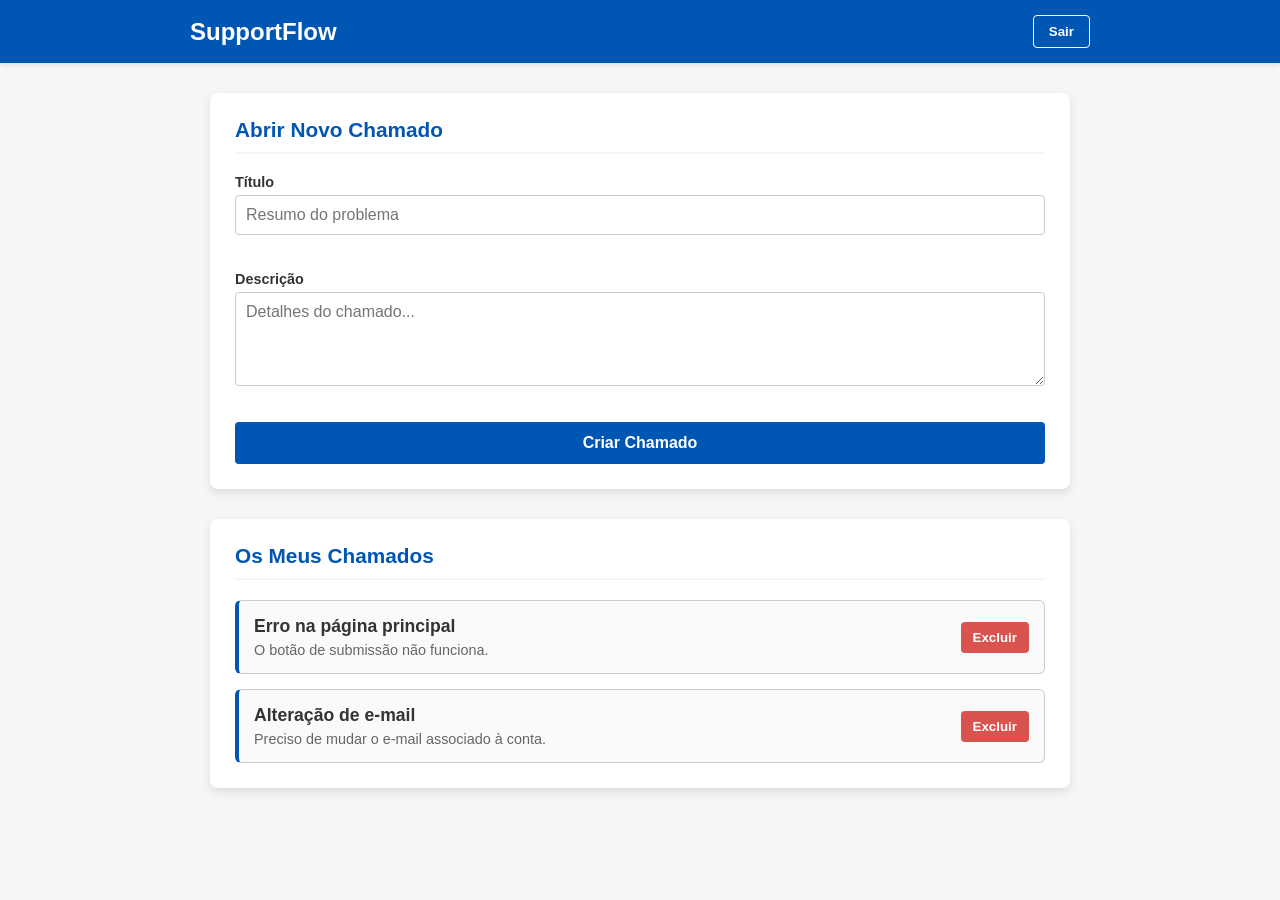
==== frontend/chamados.html @ 66dfb332 "feat: adiciona tela de chamados" ====
<!DOCTYPE html>
<html lang="pt-PT">
<head>
    <meta charset="UTF-8">
    <meta name="viewport" content="width=device-width, initial-scale=1.0">
    <title>SupportFlow - Chamados</title>
    
    <link rel="stylesheet" href="styles/global.css">
    <link rel="stylesheet" href="styles/chamados.css">
</head>
<body>
    <header class="top-nav">
        <div class="nav-container">
            <h1>SupportFlow</h1>
            <button id="logout-btn" class="btn-secondary">Sair</button>
        </div>
    </header>

    <main class="container-chamados">
        <!-- Secção de Criação de Chamado -->
        <section class="card-section">
            <h2>Abrir Novo Chamado</h2>
            <form id="create-ticket-form">
                <div class="input-group">
                    <label for="ticket-title">Título</label>
                    <input type="text" id="ticket-title" placeholder="Resumo do problema">
                    <span class="error-message" id="ticket-title-error"></span>
                </div>
                <div class="input-group">
                    <label for="ticket-desc">Descrição</label>
                    <textarea id="ticket-desc" rows="4" placeholder="Detalhes do chamado..."></textarea>
                    <span class="error-message" id="ticket-desc-error"></span>
                </div>
                <button type="submit" class="btn-primary">Criar Chamado</button>
            </form>
        </section>

        <!-- Secção de Listagem de Chamados -->
        <section class="card-section">
            <h2>Os Meus Chamados</h2>
            <div id="tickets-container" class="tickets-grid">
                <!-- Os chamados serão gerados aqui pelo JavaScript -->
            </div>
        </section>
    </main>

    <script src="js/chamados.js"></script>
</body>
---- frontend/styles/global.css ----
:root {
    --primary-color: #0056b3;
    --primary-hover: #004494;
    --bg-color: #f4f7f6;
    --text-color: #333;
    --error-color: #d9534f;
    --border-color: #ccc;
    --card-bg: #ffffff;
    --font-family: 'Segoe UI', Tahoma, Geneva, Verdana, sans-serif;
}

* {
    box-sizing: border-box;
    margin: 0;
    padding: 0;
    font-family: var(--font-family);
}

body {
    background-color: var(--bg-color);
    color: var(--text-color);
}

/* Componentes Globais de Formulário */
.input-group {
    margin-bottom: 15px;
    display: flex;
    flex-direction: column;
}

.input-group label {
    margin-bottom: 5px;
    font-weight: 600;
    font-size: 0.9em;
}

.input-group input {
    padding: 10px;
    border: 1px solid var(--border-color);
    border-radius: 4px;
    font-size: 1em;
    transition: border-color 0.3s;
}

.input-group input:focus {
    border-color: var(--primary-color);
    outline: none;
}

.input-group input.error {
    border-color: var(--error-color);
}

.error-message {
    color: var(--error-color);
    font-size: 0.8em;
    margin-top: 5px;
    min-height: 16px;
    display: block;
}

.btn-primary {
    width: 100%;
    padding: 12px;
    background-color: var(--primary-color);
    color: white;
    border: none;
    border-radius: 4px;
    font-size: 1em;
    font-weight: bold;
    cursor: pointer;
    transition: background-color 0.3s;
}

.btn-primary:hover {
    background-color: var(--primary-hover);
}

.hidden {
    display: none !important;
}
---- frontend/styles/chamados.css ----
body {
    display: flex;
    flex-direction: column;
    min-height: 100vh;
}

.top-nav {
    background-color: var(--primary-color);
    color: white;
    padding: 15px 20px;
    box-shadow: 0 2px 5px rgba(0,0,0,0.1);
}

.nav-container {
    max-width: 900px;
    margin: 0 auto;
    display: flex;
    justify-content: space-between;
    align-items: center;
}

.nav-container h1 {
    font-size: 1.5em;
}

.btn-secondary {
    background-color: transparent;
    color: white;
    border: 1px solid white;
    padding: 8px 15px;
    border-radius: 4px;
    cursor: pointer;
    transition: all 0.3s;
    font-weight: bold;
}

.btn-secondary:hover {
    background-color: white;
    color: var(--primary-color);
}

.container-chamados {
    max-width: 900px;
    width: 100%;
    margin: 30px auto;
    padding: 0 20px;
    display: flex;
    flex-direction: column;
    gap: 30px;
}

.card-section {
    background-color: var(--card-bg);
    padding: 25px;
    border-radius: 8px;
    box-shadow: 0 4px 10px rgba(0,0,0,0.1);
}

.card-section h2 {
    color: var(--primary-color);
    margin-bottom: 20px;
    border-bottom: 2px solid var(--bg-color);
    padding-bottom: 10px;
    font-size: 1.3em;
}

/* Área de texto para descrição */
textarea {
    padding: 10px;
    border: 1px solid var(--border-color);
    border-radius: 4px;
    font-size: 1em;
    resize: vertical; /* Permite ao utilizador aumentar a altura */
    transition: border-color 0.3s;
    font-family: var(--font-family);
}

textarea:focus {
    border-color: var(--primary-color);
    outline: none;
}

textarea.error {
    border-color: var(--error-color);
}

/* Grelha de Chamados */
.tickets-grid {
    display: flex;
    flex-direction: column;
    gap: 15px;
}

.ticket-item {
    border: 1px solid var(--border-color);
    border-left: 4px solid var(--primary-color);
    border-radius: 6px;
    padding: 15px;
    display: flex;
    justify-content: space-between;
    align-items: center;
    background-color: #fafafa;
}

.ticket-info h3 {
    margin-bottom: 5px;
    font-size: 1.1em;
    color: var(--text-color);
}

.ticket-info p {
    font-size: 0.9em;
    color: #666;
}

.btn-danger {
    background-color: var(--error-color);
    color: white;
    border: none;
    padding: 8px 12px;
    border-radius: 4px;
    cursor: pointer;
    font-weight: bold;
    transition: background-color 0.3s;
}

.btn-danger:hover {
    background-color: #c9302c;
}

.empty-message {
    text-align: center;
    color: #888;
    padding: 20px;
    font-style: italic;
}
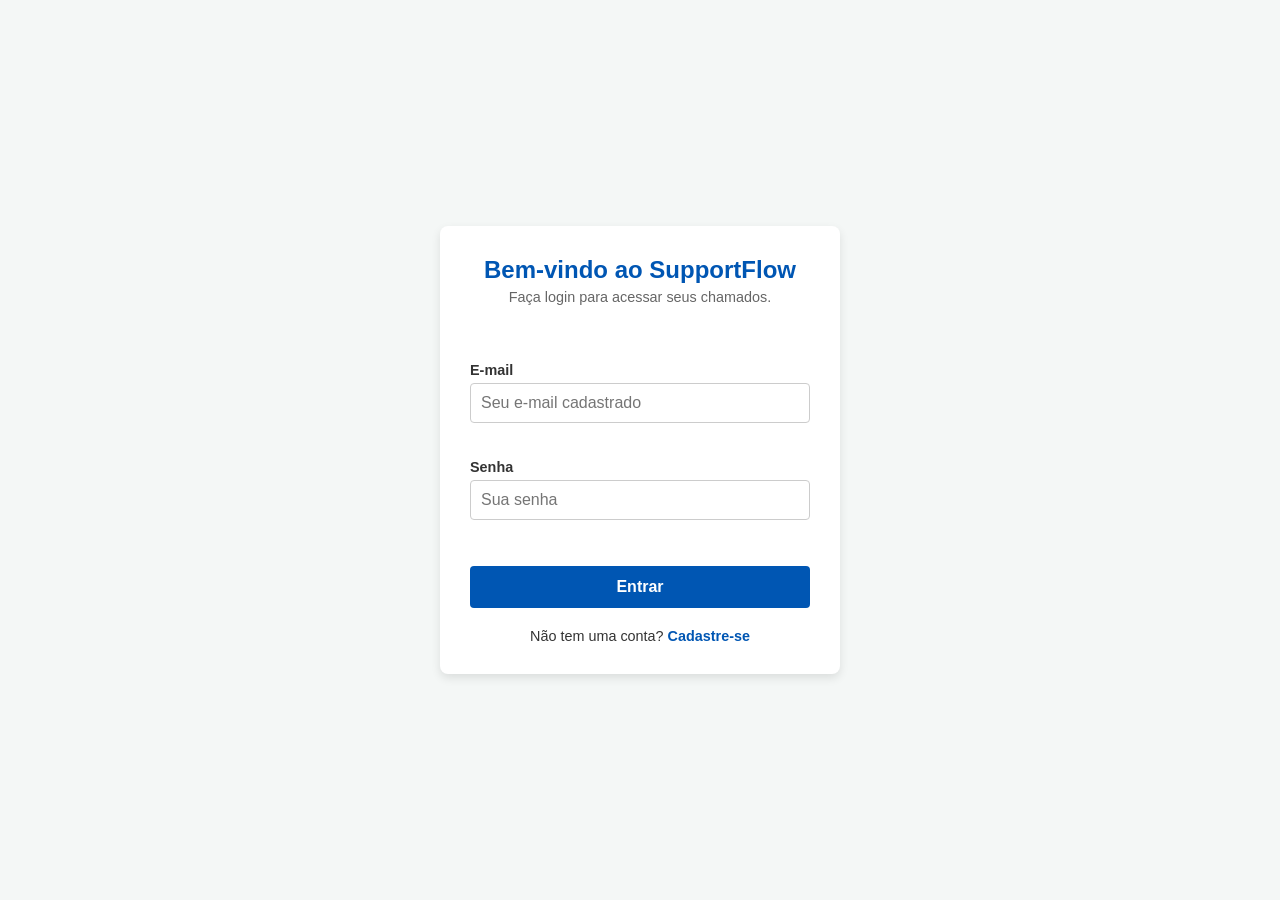
==== commit ba12c780: "feat(frontend): integra cadastro e login" ====
--- a/frontend/chamados.html
+++ b/frontend/chamados.html
@@ -12,6 +12,7 @@
     <header class="top-nav">
         <div class="nav-container">
             <h1>SupportFlow</h1>
+            <button id="create-user-btn" class="btn-secondary">Cadastrar usuário</button>
             <button id="logout-btn" class="btn-secondary">Sair</button>
         </div>
     </header>
@@ -45,4 +46,4 @@
     </main>
 
     <script src="js/chamados.js"></script>
-</body>+</body>
